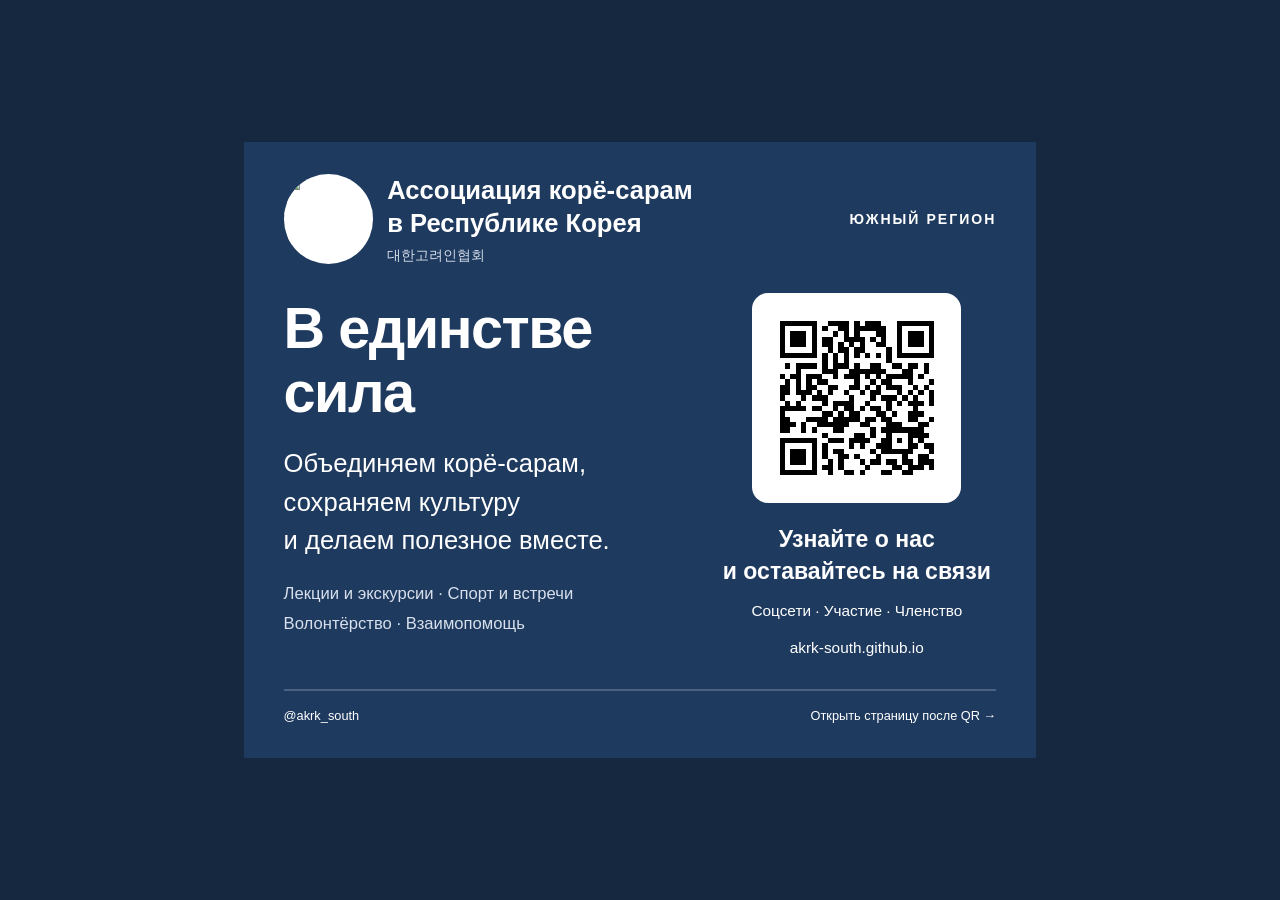
==== slide.html @ 9c92944d "Add branded welcome page and event QR slide; preserve full presentation" ====
<!doctype html><html lang="ru"><head><meta charset="utf-8"><meta name="viewport" content="width=device-width,initial-scale=1"><title>АКРК Юг · Слайд-визитка</title><link rel="icon" href="images/logo.png"><link rel="stylesheet" href="welcome.css"><style>body{background:#15283f;min-height:100vh;display:grid;place-items:center}.slide{background:var(--navy);color:#fff;width:min(100%,1600px);aspect-ratio:16/9;padding:4% 5%;display:flex;flex-direction:column;justify-content:space-between}.slide .brand-link{color:#fff;font-size:clamp(14px,2vw,30px)}.slide .brand-link img{width:clamp(60px,7vw,105px);height:auto}.slide .brand-korean{color:#d1dbe7;font-size:clamp(11px,1.1vw,17px)}.slide-header{display:flex;justify-content:space-between;align-items:center;gap:20px}.slide .region{color:#fff;font-size:clamp(10px,1.1vw,17px);margin:0}.slide-main{display:grid;grid-template-columns:1.4fr 1fr;gap:6%;align-items:center;margin:4% 0}.slide h1{color:#fff;font-size:clamp(32px,4.5vw,70px);margin-bottom:20px}.slide .eyebrow{color:#ffad83;font-size:clamp(11px,1vw,16px)}.slide .description{font-size:clamp(16px,2vw,30px);line-height:1.5;margin:0 0 20px;max-width:680px}.slide .topics{font-size:clamp(12px,1.3vw,20px);color:#d7e0ec;line-height:1.8}.qr-column{text-align:center}.qr-card{background:#fff;padding:6%;border-radius:16px;width:75%;max-width:330px;margin:0 auto 20px}.qr-card img{width:100%;height:auto;display:block;image-rendering:pixelated}.qr-column strong{font-size:clamp(15px,1.8vw,27px);line-height:1.4;display:block}.qr-column small{display:block;margin-top:12px;font-size:clamp(12px,1.2vw,18px)}.slide-footer{display:flex;justify-content:space-between;border-top:2px solid #ffffff33;padding-top:15px;font-size:clamp(11px,1vw,16px);gap:14px}.slide-footer a{text-decoration:none}.slide-footer a:hover{text-decoration:underline}.local-note{font-size:11px;text-align:center;color:#d7e0ec;padding:12px 20px;max-width:850px}@media(max-width:600px){.slide{aspect-ratio:auto;min-height:100vh;padding:24px}.slide-header{align-items:flex-start;flex-direction:column}.slide-main{grid-template-columns:1fr;gap:24px;margin:30px 0}.qr-card{width:200px;padding:16px}.slide .description{font-size:20px}.slide .topics{font-size:14px}.slide h1{font-size:36px}.slide-footer{flex-wrap:wrap}}@media print{@page{size:landscape;margin:0}body{display:block;background:var(--navy)}.slide{width:100vw;height:100vh;aspect-ratio:auto;print-color-adjust:exact;-webkit-print-color-adjust:exact}.local-note,.slide-footer a{display:none}}</style></head><body><div><main class="slide"><header class="slide-header"><div class="brand-link"><img src="images/logo.png" alt="Логотип АКРК" width="105" height="105"><span>Ассоциация корё-сарам<br>в Республике Корея<span class="brand-korean" lang="ko">대한고려인협회</span></span></div><span class="region">ЮЖНЫЙ РЕГИОН</span></header><div class="slide-main"><section><h1>В единстве сила</h1><p class="description">Объединяем корё-сарам,<br>сохраняем культуру<br>и делаем полезное вместе.</p><p class="topics">Лекции и экскурсии · Спорт и встречи<br>Волонтёрство · Взаимопомощь</p></section><section class="qr-column" aria-label="QR-код сайта АКРК Юг"><div class="qr-card"><img src="images/qr-site.png" alt="QR-код: https://akrk-south.github.io/" width="528" height="528"></div><strong>Узнайте о нас<br>и оставайтесь на связи</strong><small>Соцсети · Участие · Членство</small><small>akrk-south.github.io</small></section></div><footer class="slide-footer"><span>@akrk_south</span><a href="index.html">Открыть страницу после QR →</a></footer></main></div></body></html>
---- welcome.css ----
:root{--navy:#1f3a5f;--orange:#c94a18;--teal:#2e8b8b;--cream:#f7f4ef;--ink:#241e19;--muted:#625c55;--line:#ded7cc}*{box-sizing:border-box}body{margin:0;background:var(--cream);color:var(--ink);font-family:'Avenir Next','Helvetica Neue',Arial,sans-serif;line-height:1.6}a{color:inherit}a:focus-visible,button:focus-visible{outline:3px solid var(--teal);outline-offset:5px}a{text-underline-offset:4px}.brand{max-width:1000px;margin:auto;padding:25px 28px;display:flex;justify-content:space-between;align-items:center;gap:24px}.brand-link{display:flex;align-items:center;gap:14px;text-decoration:none;color:var(--navy);font-size:17px;font-weight:700;line-height:1.3}.brand-link img{border-radius:50%;object-fit:contain;background:#fff}.brand-korean{display:block;font-size:12px;font-weight:400;color:var(--muted);margin-top:6px}.region{font-size:11px;font-weight:700;letter-spacing:2px;color:var(--navy);white-space:nowrap}.welcome{max-width:900px;margin:0 auto;padding:0 28px}.intro{padding:32px 0 28px;border-top:3px solid var(--orange)}.eyebrow{font-size:11px;letter-spacing:2px;font-weight:700;color:var(--orange);margin:0 0 12px}h1{font-size:clamp(32px,5vw,52px);line-height:1.1;letter-spacing:-1.5px;color:var(--navy);margin:0 0 16px}.lead{font-size:20px;line-height:1.5;color:var(--navy);margin:0 0 26px}.about-grid{display:grid;grid-template-columns:1fr 1fr;gap:34px}.about-grid h2{font-size:14px;color:var(--navy);margin:0 0 7px}.about-grid p{font-size:14px;margin:0;color:var(--muted)}.social{padding:26px 0;border-top:1px solid var(--line)}.section-heading h2{font-size:23px;line-height:1.3;letter-spacing:-.5px;margin:0 0 4px;color:var(--navy)}.section-heading p{margin:0 0 18px;font-size:13px;color:var(--muted)}.social-grid{display:grid;grid-template-columns:repeat(4,1fr);gap:10px}.social-link{background:#fff;border:1px solid var(--line);border-radius:12px;padding:16px 13px;display:flex;align-items:center;gap:10px;text-decoration:none;min-height:78px;color:var(--navy);transition:background .15s,border-color .15s}.social-link:hover{background:#fff5ed;border-color:var(--orange)}.social-link>img{flex-shrink:0}.social-link>span:first-of-type{flex:1;font-size:14px;font-weight:700}.social-link small{display:block;font-size:10px;font-weight:400;color:var(--muted);margin-top:3px}.social-link>span:last-child{color:var(--orange)}.participate{padding:24px 0;border-top:1px solid var(--line);display:grid;grid-template-columns:1fr auto;gap:5px 24px;align-items:center}.participate h2{font-size:19px;color:var(--navy);margin:0 0 4px}.participate p{font-size:13px;margin:0;color:var(--muted)}.primary{background:var(--orange);color:#fff;padding:15px 20px;border-radius:9px;text-decoration:none;font-size:14px;font-weight:700;display:flex;justify-content:center;gap:18px;min-height:50px;align-items:center}.primary:hover{background:#a93e14}.participate .form-note{grid-column:2;font-size:11px;text-align:center}.more{display:flex;justify-content:space-between;align-items:center;border-top:1px solid var(--line);padding:22px 0;text-decoration:none;color:var(--navy);gap:18px}.more strong{font-size:15px}.more small{display:block;font-size:12px;color:var(--muted);margin-top:4px}.more>span:last-child{font-size:25px}.more:hover strong{text-decoration:underline}.page-footer{max-width:900px;margin:0 auto;padding:18px 28px 26px;display:flex;justify-content:space-between;gap:14px;font-size:11px;color:var(--muted)}@media(max-width:850px){.social-grid{grid-template-columns:1fr 1fr}.social-link small{font-size:12px}}@media(max-width:560px){.brand{padding:18px 20px;align-items:flex-start;gap:10px;flex-direction:column}.brand-link{font-size:14px;gap:12px}.brand-link img{width:60px;height:60px}.brand-korean{font-size:11px}.region{margin-left:72px;font-size:10px;letter-spacing:1.6px}.welcome{padding:0 22px}.intro{padding:25px 0}.lead{font-size:17px;margin-bottom:23px}.desktop-break{display:none}.about-grid{grid-template-columns:1fr;gap:17px}.about-grid p{font-size:13px}.social{padding:24px 0}.section-heading h2{font-size:21px}.social-link{padding:13px 11px;gap:8px;min-height:74px}.social-link>span:first-of-type{font-size:14px}.social-link small{font-size:11px}.social-link>img{width:21px;height:21px}.participate{grid-template-columns:1fr;gap:14px}.participate .form-note{grid-column:1}.page-footer{padding:10px 22px 24px;flex-wrap:wrap}}@media(prefers-reduced-motion:reduce){*{scroll-behavior:auto!important;transition:none!important}}
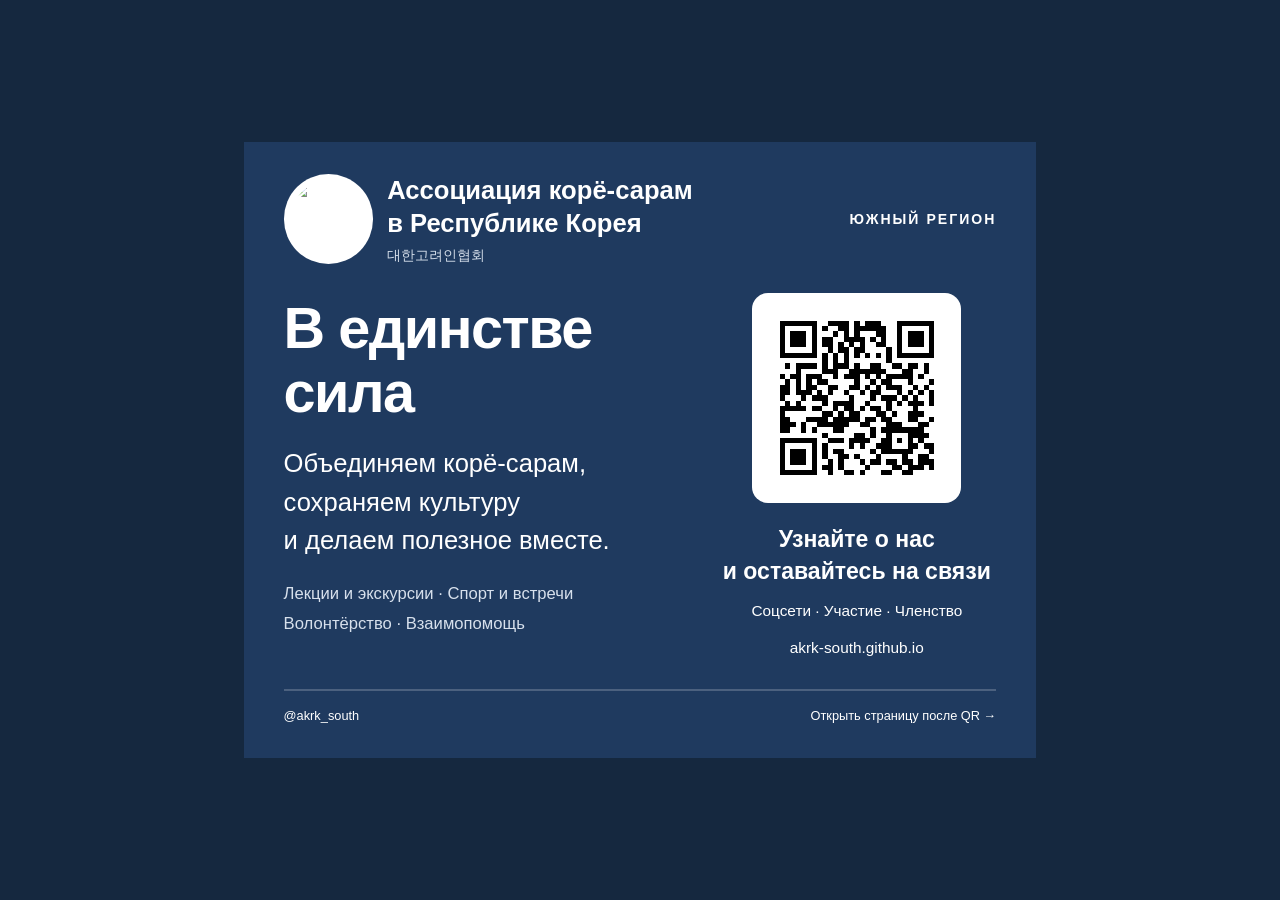
==== commit ee776351: "Fit full association logo inside circular badge" ====
--- a/slide.html
+++ b/slide.html
@@ -1 +1 @@
-<!doctype html><html lang="ru"><head><meta charset="utf-8"><meta name="viewport" content="width=device-width,initial-scale=1"><title>АКРК Юг · Слайд-визитка</title><link rel="icon" href="images/logo.png"><link rel="stylesheet" href="welcome.css"><style>body{background:#15283f;min-height:100vh;display:grid;place-items:center}.slide{background:var(--navy);color:#fff;width:min(100%,1600px);aspect-ratio:16/9;padding:4% 5%;display:flex;flex-direction:column;justify-content:space-between}.slide .brand-link{color:#fff;font-size:clamp(14px,2vw,30px)}.slide .brand-link img{width:clamp(60px,7vw,105px);height:auto}.slide .brand-korean{color:#d1dbe7;font-size:clamp(11px,1.1vw,17px)}.slide-header{display:flex;justify-content:space-between;align-items:center;gap:20px}.slide .region{color:#fff;font-size:clamp(10px,1.1vw,17px);margin:0}.slide-main{display:grid;grid-template-columns:1.4fr 1fr;gap:6%;align-items:center;margin:4% 0}.slide h1{color:#fff;font-size:clamp(32px,4.5vw,70px);margin-bottom:20px}.slide .eyebrow{color:#ffad83;font-size:clamp(11px,1vw,16px)}.slide .description{font-size:clamp(16px,2vw,30px);line-height:1.5;margin:0 0 20px;max-width:680px}.slide .topics{font-size:clamp(12px,1.3vw,20px);color:#d7e0ec;line-height:1.8}.qr-column{text-align:center}.qr-card{background:#fff;padding:6%;border-radius:16px;width:75%;max-width:330px;margin:0 auto 20px}.qr-card img{width:100%;height:auto;display:block;image-rendering:pixelated}.qr-column strong{font-size:clamp(15px,1.8vw,27px);line-height:1.4;display:block}.qr-column small{display:block;margin-top:12px;font-size:clamp(12px,1.2vw,18px)}.slide-footer{display:flex;justify-content:space-between;border-top:2px solid #ffffff33;padding-top:15px;font-size:clamp(11px,1vw,16px);gap:14px}.slide-footer a{text-decoration:none}.slide-footer a:hover{text-decoration:underline}.local-note{font-size:11px;text-align:center;color:#d7e0ec;padding:12px 20px;max-width:850px}@media(max-width:600px){.slide{aspect-ratio:auto;min-height:100vh;padding:24px}.slide-header{align-items:flex-start;flex-direction:column}.slide-main{grid-template-columns:1fr;gap:24px;margin:30px 0}.qr-card{width:200px;padding:16px}.slide .description{font-size:20px}.slide .topics{font-size:14px}.slide h1{font-size:36px}.slide-footer{flex-wrap:wrap}}@media print{@page{size:landscape;margin:0}body{display:block;background:var(--navy)}.slide{width:100vw;height:100vh;aspect-ratio:auto;print-color-adjust:exact;-webkit-print-color-adjust:exact}.local-note,.slide-footer a{display:none}}</style></head><body><div><main class="slide"><header class="slide-header"><div class="brand-link"><img src="images/logo.png" alt="Логотип АКРК" width="105" height="105"><span>Ассоциация корё-сарам<br>в Республике Корея<span class="brand-korean" lang="ko">대한고려인협회</span></span></div><span class="region">ЮЖНЫЙ РЕГИОН</span></header><div class="slide-main"><section><h1>В единстве сила</h1><p class="description">Объединяем корё-сарам,<br>сохраняем культуру<br>и делаем полезное вместе.</p><p class="topics">Лекции и экскурсии · Спорт и встречи<br>Волонтёрство · Взаимопомощь</p></section><section class="qr-column" aria-label="QR-код сайта АКРК Юг"><div class="qr-card"><img src="images/qr-site.png" alt="QR-код: https://akrk-south.github.io/" width="528" height="528"></div><strong>Узнайте о нас<br>и оставайтесь на связи</strong><small>Соцсети · Участие · Членство</small><small>akrk-south.github.io</small></section></div><footer class="slide-footer"><span>@akrk_south</span><a href="index.html">Открыть страницу после QR →</a></footer></main></div></body></html>
+<!doctype html><html lang="ru"><head><meta charset="utf-8"><meta name="viewport" content="width=device-width,initial-scale=1"><title>АКРК Юг · Слайд-визитка</title><link rel="icon" href="images/logo.png"><link rel="stylesheet" href="welcome.css?v=logo2"><style>body{background:#15283f;min-height:100vh;display:grid;place-items:center}.slide{background:var(--navy);color:#fff;width:min(100%,1600px);aspect-ratio:16/9;padding:4% 5%;display:flex;flex-direction:column;justify-content:space-between}.slide .brand-link{color:#fff;font-size:clamp(14px,2vw,30px)}.slide .brand-link img{width:clamp(60px,7vw,105px);height:auto;aspect-ratio:1;object-fit:contain;padding:7px}.slide .brand-korean{color:#d1dbe7;font-size:clamp(11px,1.1vw,17px)}.slide-header{display:flex;justify-content:space-between;align-items:center;gap:20px}.slide .region{color:#fff;font-size:clamp(10px,1.1vw,17px);margin:0}.slide-main{display:grid;grid-template-columns:1.4fr 1fr;gap:6%;align-items:center;margin:4% 0}.slide h1{color:#fff;font-size:clamp(32px,4.5vw,70px);margin-bottom:20px}.slide .eyebrow{color:#ffad83;font-size:clamp(11px,1vw,16px)}.slide .description{font-size:clamp(16px,2vw,30px);line-height:1.5;margin:0 0 20px;max-width:680px}.slide .topics{font-size:clamp(12px,1.3vw,20px);color:#d7e0ec;line-height:1.8}.qr-column{text-align:center}.qr-card{background:#fff;padding:6%;border-radius:16px;width:75%;max-width:330px;margin:0 auto 20px}.qr-card img{width:100%;height:auto;display:block;image-rendering:pixelated}.qr-column strong{font-size:clamp(15px,1.8vw,27px);line-height:1.4;display:block}.qr-column small{display:block;margin-top:12px;font-size:clamp(12px,1.2vw,18px)}.slide-footer{display:flex;justify-content:space-between;border-top:2px solid #ffffff33;padding-top:15px;font-size:clamp(11px,1vw,16px);gap:14px}.slide-footer a{text-decoration:none}.slide-footer a:hover{text-decoration:underline}.local-note{font-size:11px;text-align:center;color:#d7e0ec;padding:12px 20px;max-width:850px}@media(max-width:600px){.slide{aspect-ratio:auto;min-height:100vh;padding:24px}.slide-header{align-items:flex-start;flex-direction:column}.slide-main{grid-template-columns:1fr;gap:24px;margin:30px 0}.qr-card{width:200px;padding:16px}.slide .description{font-size:20px}.slide .topics{font-size:14px}.slide h1{font-size:36px}.slide-footer{flex-wrap:wrap}}@media print{@page{size:landscape;margin:0}body{display:block;background:var(--navy)}.slide{width:100vw;height:100vh;aspect-ratio:auto;print-color-adjust:exact;-webkit-print-color-adjust:exact}.local-note,.slide-footer a{display:none}}</style></head><body><div><main class="slide"><header class="slide-header"><div class="brand-link"><img src="images/logo.png" alt="Логотип АКРК" width="105" height="105"><span>Ассоциация корё-сарам<br>в Республике Корея<span class="brand-korean" lang="ko">대한고려인협회</span></span></div><span class="region">ЮЖНЫЙ РЕГИОН</span></header><div class="slide-main"><section><h1>В единстве сила</h1><p class="description">Объединяем корё-сарам,<br>сохраняем культуру<br>и делаем полезное вместе.</p><p class="topics">Лекции и экскурсии · Спорт и встречи<br>Волонтёрство · Взаимопомощь</p></section><section class="qr-column" aria-label="QR-код сайта АКРК Юг"><div class="qr-card"><img src="images/qr-site.png" alt="QR-код: https://akrk-south.github.io/" width="528" height="528"></div><strong>Узнайте о нас<br>и оставайтесь на связи</strong><small>Соцсети · Участие · Членство</small><small>akrk-south.github.io</small></section></div><footer class="slide-footer"><span>@akrk_south</span><a href="index.html">Открыть страницу после QR →</a></footer></main></div></body></html>
--- a/welcome.css
+++ b/welcome.css
@@ -1 +1 @@
-:root{--navy:#1f3a5f;--orange:#c94a18;--teal:#2e8b8b;--cream:#f7f4ef;--ink:#241e19;--muted:#625c55;--line:#ded7cc}*{box-sizing:border-box}body{margin:0;background:var(--cream);color:var(--ink);font-family:'Avenir Next','Helvetica Neue',Arial,sans-serif;line-height:1.6}a{color:inherit}a:focus-visible,button:focus-visible{outline:3px solid var(--teal);outline-offset:5px}a{text-underline-offset:4px}.brand{max-width:1000px;margin:auto;padding:25px 28px;display:flex;justify-content:space-between;align-items:center;gap:24px}.brand-link{display:flex;align-items:center;gap:14px;text-decoration:none;color:var(--navy);font-size:17px;font-weight:700;line-height:1.3}.brand-link img{border-radius:50%;object-fit:contain;background:#fff}.brand-korean{display:block;font-size:12px;font-weight:400;color:var(--muted);margin-top:6px}.region{font-size:11px;font-weight:700;letter-spacing:2px;color:var(--navy);white-space:nowrap}.welcome{max-width:900px;margin:0 auto;padding:0 28px}.intro{padding:32px 0 28px;border-top:3px solid var(--orange)}.eyebrow{font-size:11px;letter-spacing:2px;font-weight:700;color:var(--orange);margin:0 0 12px}h1{font-size:clamp(32px,5vw,52px);line-height:1.1;letter-spacing:-1.5px;color:var(--navy);margin:0 0 16px}.lead{font-size:20px;line-height:1.5;color:var(--navy);margin:0 0 26px}.about-grid{display:grid;grid-template-columns:1fr 1fr;gap:34px}.about-grid h2{font-size:14px;color:var(--navy);margin:0 0 7px}.about-grid p{font-size:14px;margin:0;color:var(--muted)}.social{padding:26px 0;border-top:1px solid var(--line)}.section-heading h2{font-size:23px;line-height:1.3;letter-spacing:-.5px;margin:0 0 4px;color:var(--navy)}.section-heading p{margin:0 0 18px;font-size:13px;color:var(--muted)}.social-grid{display:grid;grid-template-columns:repeat(4,1fr);gap:10px}.social-link{background:#fff;border:1px solid var(--line);border-radius:12px;padding:16px 13px;display:flex;align-items:center;gap:10px;text-decoration:none;min-height:78px;color:var(--navy);transition:background .15s,border-color .15s}.social-link:hover{background:#fff5ed;border-color:var(--orange)}.social-link>img{flex-shrink:0}.social-link>span:first-of-type{flex:1;font-size:14px;font-weight:700}.social-link small{display:block;font-size:10px;font-weight:400;color:var(--muted);margin-top:3px}.social-link>span:last-child{color:var(--orange)}.participate{padding:24px 0;border-top:1px solid var(--line);display:grid;grid-template-columns:1fr auto;gap:5px 24px;align-items:center}.participate h2{font-size:19px;color:var(--navy);margin:0 0 4px}.participate p{font-size:13px;margin:0;color:var(--muted)}.primary{background:var(--orange);color:#fff;padding:15px 20px;border-radius:9px;text-decoration:none;font-size:14px;font-weight:700;display:flex;justify-content:center;gap:18px;min-height:50px;align-items:center}.primary:hover{background:#a93e14}.participate .form-note{grid-column:2;font-size:11px;text-align:center}.more{display:flex;justify-content:space-between;align-items:center;border-top:1px solid var(--line);padding:22px 0;text-decoration:none;color:var(--navy);gap:18px}.more strong{font-size:15px}.more small{display:block;font-size:12px;color:var(--muted);margin-top:4px}.more>span:last-child{font-size:25px}.more:hover strong{text-decoration:underline}.page-footer{max-width:900px;margin:0 auto;padding:18px 28px 26px;display:flex;justify-content:space-between;gap:14px;font-size:11px;color:var(--muted)}@media(max-width:850px){.social-grid{grid-template-columns:1fr 1fr}.social-link small{font-size:12px}}@media(max-width:560px){.brand{padding:18px 20px;align-items:flex-start;gap:10px;flex-direction:column}.brand-link{font-size:14px;gap:12px}.brand-link img{width:60px;height:60px}.brand-korean{font-size:11px}.region{margin-left:72px;font-size:10px;letter-spacing:1.6px}.welcome{padding:0 22px}.intro{padding:25px 0}.lead{font-size:17px;margin-bottom:23px}.desktop-break{display:none}.about-grid{grid-template-columns:1fr;gap:17px}.about-grid p{font-size:13px}.social{padding:24px 0}.section-heading h2{font-size:21px}.social-link{padding:13px 11px;gap:8px;min-height:74px}.social-link>span:first-of-type{font-size:14px}.social-link small{font-size:11px}.social-link>img{width:21px;height:21px}.participate{grid-template-columns:1fr;gap:14px}.participate .form-note{grid-column:1}.page-footer{padding:10px 22px 24px;flex-wrap:wrap}}@media(prefers-reduced-motion:reduce){*{scroll-behavior:auto!important;transition:none!important}}
+:root{--navy:#1f3a5f;--orange:#c94a18;--teal:#2e8b8b;--cream:#f7f4ef;--ink:#241e19;--muted:#625c55;--line:#ded7cc}*{box-sizing:border-box}body{margin:0;background:var(--cream);color:var(--ink);font-family:'Avenir Next','Helvetica Neue',Arial,sans-serif;line-height:1.6}a{color:inherit}a:focus-visible,button:focus-visible{outline:3px solid var(--teal);outline-offset:5px}a{text-underline-offset:4px}.brand{max-width:1000px;margin:auto;padding:25px 28px;display:flex;justify-content:space-between;align-items:center;gap:24px}.brand-link{display:flex;align-items:center;gap:14px;text-decoration:none;color:var(--navy);font-size:17px;font-weight:700;line-height:1.3}.brand-link img{border-radius:50%;object-fit:contain;background:#fff;padding:7px;flex-shrink:0}.brand-korean{display:block;font-size:12px;font-weight:400;color:var(--muted);margin-top:6px}.region{font-size:11px;font-weight:700;letter-spacing:2px;color:var(--navy);white-space:nowrap}.welcome{max-width:900px;margin:0 auto;padding:0 28px}.intro{padding:32px 0 28px;border-top:3px solid var(--orange)}.eyebrow{font-size:11px;letter-spacing:2px;font-weight:700;color:var(--orange);margin:0 0 12px}h1{font-size:clamp(32px,5vw,52px);line-height:1.1;letter-spacing:-1.5px;color:var(--navy);margin:0 0 16px}.lead{font-size:20px;line-height:1.5;color:var(--navy);margin:0 0 26px}.about-grid{display:grid;grid-template-columns:1fr 1fr;gap:34px}.about-grid h2{font-size:14px;color:var(--navy);margin:0 0 7px}.about-grid p{font-size:14px;margin:0;color:var(--muted)}.social{padding:26px 0;border-top:1px solid var(--line)}.section-heading h2{font-size:23px;line-height:1.3;letter-spacing:-.5px;margin:0 0 4px;color:var(--navy)}.section-heading p{margin:0 0 18px;font-size:13px;color:var(--muted)}.social-grid{display:grid;grid-template-columns:repeat(4,1fr);gap:10px}.social-link{background:#fff;border:1px solid var(--line);border-radius:12px;padding:16px 13px;display:flex;align-items:center;gap:10px;text-decoration:none;min-height:78px;color:var(--navy);transition:background .15s,border-color .15s}.social-link:hover{background:#fff5ed;border-color:var(--orange)}.social-link>img{flex-shrink:0}.social-link>span:first-of-type{flex:1;font-size:14px;font-weight:700}.social-link small{display:block;font-size:10px;font-weight:400;color:var(--muted);margin-top:3px}.social-link>span:last-child{color:var(--orange)}.participate{padding:24px 0;border-top:1px solid var(--line);display:grid;grid-template-columns:1fr auto;gap:5px 24px;align-items:center}.participate h2{font-size:19px;color:var(--navy);margin:0 0 4px}.participate p{font-size:13px;margin:0;color:var(--muted)}.primary{background:var(--orange);color:#fff;padding:15px 20px;border-radius:9px;text-decoration:none;font-size:14px;font-weight:700;display:flex;justify-content:center;gap:18px;min-height:50px;align-items:center}.primary:hover{background:#a93e14}.participate .form-note{grid-column:2;font-size:11px;text-align:center}.more{display:flex;justify-content:space-between;align-items:center;border-top:1px solid var(--line);padding:22px 0;text-decoration:none;color:var(--navy);gap:18px}.more strong{font-size:15px}.more small{display:block;font-size:12px;color:var(--muted);margin-top:4px}.more>span:last-child{font-size:25px}.more:hover strong{text-decoration:underline}.page-footer{max-width:900px;margin:0 auto;padding:18px 28px 26px;display:flex;justify-content:space-between;gap:14px;font-size:11px;color:var(--muted)}@media(max-width:850px){.social-grid{grid-template-columns:1fr 1fr}.social-link small{font-size:12px}}@media(max-width:560px){.brand{padding:18px 20px;align-items:flex-start;gap:10px;flex-direction:column}.brand-link{font-size:14px;gap:12px}.brand-link img{width:60px;height:60px}.brand-korean{font-size:11px}.region{margin-left:72px;font-size:10px;letter-spacing:1.6px}.welcome{padding:0 22px}.intro{padding:25px 0}.lead{font-size:17px;margin-bottom:23px}.desktop-break{display:none}.about-grid{grid-template-columns:1fr;gap:17px}.about-grid p{font-size:13px}.social{padding:24px 0}.section-heading h2{font-size:21px}.social-link{padding:13px 11px;gap:8px;min-height:74px}.social-link>span:first-of-type{font-size:14px}.social-link small{font-size:11px}.social-link>img{width:21px;height:21px}.participate{grid-template-columns:1fr;gap:14px}.participate .form-note{grid-column:1}.page-footer{padding:10px 22px 24px;flex-wrap:wrap}}@media(prefers-reduced-motion:reduce){*{scroll-behavior:auto!important;transition:none!important}}
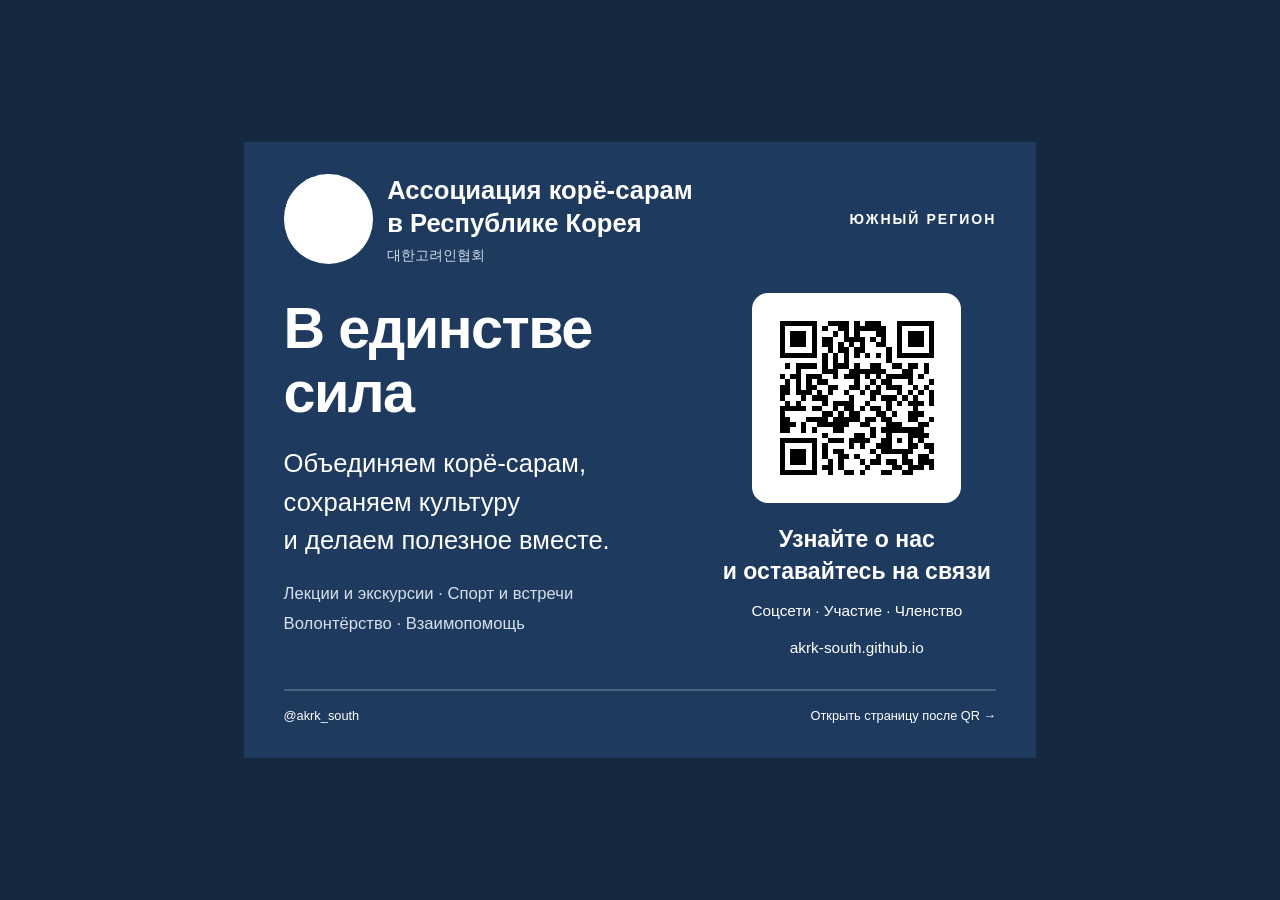
==== commit a2c570e8: "Refine logo framing and prioritize social links and association overview" ====
--- a/slide.html
+++ b/slide.html
@@ -1 +1 @@
-<!doctype html><html lang="ru"><head><meta charset="utf-8"><meta name="viewport" content="width=device-width,initial-scale=1"><title>АКРК Юг · Слайд-визитка</title><link rel="icon" href="images/logo.png"><link rel="stylesheet" href="welcome.css?v=logo2"><style>body{background:#15283f;min-height:100vh;display:grid;place-items:center}.slide{background:var(--navy);color:#fff;width:min(100%,1600px);aspect-ratio:16/9;padding:4% 5%;display:flex;flex-direction:column;justify-content:space-between}.slide .brand-link{color:#fff;font-size:clamp(14px,2vw,30px)}.slide .brand-link img{width:clamp(60px,7vw,105px);height:auto;aspect-ratio:1;object-fit:contain;padding:7px}.slide .brand-korean{color:#d1dbe7;font-size:clamp(11px,1.1vw,17px)}.slide-header{display:flex;justify-content:space-between;align-items:center;gap:20px}.slide .region{color:#fff;font-size:clamp(10px,1.1vw,17px);margin:0}.slide-main{display:grid;grid-template-columns:1.4fr 1fr;gap:6%;align-items:center;margin:4% 0}.slide h1{color:#fff;font-size:clamp(32px,4.5vw,70px);margin-bottom:20px}.slide .eyebrow{color:#ffad83;font-size:clamp(11px,1vw,16px)}.slide .description{font-size:clamp(16px,2vw,30px);line-height:1.5;margin:0 0 20px;max-width:680px}.slide .topics{font-size:clamp(12px,1.3vw,20px);color:#d7e0ec;line-height:1.8}.qr-column{text-align:center}.qr-card{background:#fff;padding:6%;border-radius:16px;width:75%;max-width:330px;margin:0 auto 20px}.qr-card img{width:100%;height:auto;display:block;image-rendering:pixelated}.qr-column strong{font-size:clamp(15px,1.8vw,27px);line-height:1.4;display:block}.qr-column small{display:block;margin-top:12px;font-size:clamp(12px,1.2vw,18px)}.slide-footer{display:flex;justify-content:space-between;border-top:2px solid #ffffff33;padding-top:15px;font-size:clamp(11px,1vw,16px);gap:14px}.slide-footer a{text-decoration:none}.slide-footer a:hover{text-decoration:underline}.local-note{font-size:11px;text-align:center;color:#d7e0ec;padding:12px 20px;max-width:850px}@media(max-width:600px){.slide{aspect-ratio:auto;min-height:100vh;padding:24px}.slide-header{align-items:flex-start;flex-direction:column}.slide-main{grid-template-columns:1fr;gap:24px;margin:30px 0}.qr-card{width:200px;padding:16px}.slide .description{font-size:20px}.slide .topics{font-size:14px}.slide h1{font-size:36px}.slide-footer{flex-wrap:wrap}}@media print{@page{size:landscape;margin:0}body{display:block;background:var(--navy)}.slide{width:100vw;height:100vh;aspect-ratio:auto;print-color-adjust:exact;-webkit-print-color-adjust:exact}.local-note,.slide-footer a{display:none}}</style></head><body><div><main class="slide"><header class="slide-header"><div class="brand-link"><img src="images/logo.png" alt="Логотип АКРК" width="105" height="105"><span>Ассоциация корё-сарам<br>в Республике Корея<span class="brand-korean" lang="ko">대한고려인협회</span></span></div><span class="region">ЮЖНЫЙ РЕГИОН</span></header><div class="slide-main"><section><h1>В единстве сила</h1><p class="description">Объединяем корё-сарам,<br>сохраняем культуру<br>и делаем полезное вместе.</p><p class="topics">Лекции и экскурсии · Спорт и встречи<br>Волонтёрство · Взаимопомощь</p></section><section class="qr-column" aria-label="QR-код сайта АКРК Юг"><div class="qr-card"><img src="images/qr-site.png" alt="QR-код: https://akrk-south.github.io/" width="528" height="528"></div><strong>Узнайте о нас<br>и оставайтесь на связи</strong><small>Соцсети · Участие · Членство</small><small>akrk-south.github.io</small></section></div><footer class="slide-footer"><span>@akrk_south</span><a href="index.html">Открыть страницу после QR →</a></footer></main></div></body></html>
+<!doctype html><html lang="ru"><head><meta charset="utf-8"><meta name="viewport" content="width=device-width,initial-scale=1"><title>АКРК Юг · Слайд-визитка</title><link rel="icon" href="images/logo.png"><link rel="stylesheet" href="welcome.css?v=brand3"><style>body{background:#15283f;min-height:100vh;display:grid;place-items:center}.slide{background:var(--navy);color:#fff;width:min(100%,1600px);aspect-ratio:16/9;padding:4% 5%;display:flex;flex-direction:column;justify-content:space-between}.slide .brand-link{color:#fff;font-size:clamp(14px,2vw,30px)}.slide .brand-mark{width:clamp(60px,7vw,105px);height:auto;aspect-ratio:1}.slide .brand-korean{color:#d1dbe7;font-size:clamp(11px,1.1vw,17px)}.slide-header{display:flex;justify-content:space-between;align-items:center;gap:20px}.slide .region{color:#fff;font-size:clamp(10px,1.1vw,17px);margin:0}.slide-main{display:grid;grid-template-columns:1.4fr 1fr;gap:6%;align-items:center;margin:4% 0}.slide h1{color:#fff;font-size:clamp(32px,4.5vw,70px);margin-bottom:20px}.slide .eyebrow{color:#ffad83;font-size:clamp(11px,1vw,16px)}.slide .description{font-size:clamp(16px,2vw,30px);line-height:1.5;margin:0 0 20px;max-width:680px}.slide .topics{font-size:clamp(12px,1.3vw,20px);color:#d7e0ec;line-height:1.8}.qr-column{text-align:center}.qr-card{background:#fff;padding:6%;border-radius:16px;width:75%;max-width:330px;margin:0 auto 20px}.qr-card img{width:100%;height:auto;display:block;image-rendering:pixelated}.qr-column strong{font-size:clamp(15px,1.8vw,27px);line-height:1.4;display:block}.qr-column small{display:block;margin-top:12px;font-size:clamp(12px,1.2vw,18px)}.slide-footer{display:flex;justify-content:space-between;border-top:2px solid #ffffff33;padding-top:15px;font-size:clamp(11px,1vw,16px);gap:14px}.slide-footer a{text-decoration:none}.slide-footer a:hover{text-decoration:underline}.local-note{font-size:11px;text-align:center;color:#d7e0ec;padding:12px 20px;max-width:850px}@media(max-width:600px){.slide{aspect-ratio:auto;min-height:100vh;padding:24px}.slide-header{align-items:flex-start;flex-direction:column}.slide-main{grid-template-columns:1fr;gap:24px;margin:30px 0}.qr-card{width:200px;padding:16px}.slide .description{font-size:20px}.slide .topics{font-size:14px}.slide h1{font-size:36px}.slide-footer{flex-wrap:wrap}}@media print{@page{size:landscape;margin:0}body{display:block;background:var(--navy)}.slide{width:100vw;height:100vh;aspect-ratio:auto;print-color-adjust:exact;-webkit-print-color-adjust:exact}.local-note,.slide-footer a{display:none}}</style></head><body><div><main class="slide"><header class="slide-header"><div class="brand-link"><span class="brand-mark"><img src="images/logo.png" alt="Логотип АКРК" width="105" height="105"></span><span>Ассоциация корё-сарам<br>в Республике Корея<span class="brand-korean" lang="ko">대한고려인협회</span></span></div><span class="region">ЮЖНЫЙ РЕГИОН</span></header><div class="slide-main"><section><h1>В единстве сила</h1><p class="description">Объединяем корё-сарам,<br>сохраняем культуру<br>и делаем полезное вместе.</p><p class="topics">Лекции и экскурсии · Спорт и встречи<br>Волонтёрство · Взаимопомощь</p></section><section class="qr-column" aria-label="QR-код сайта АКРК Юг"><div class="qr-card"><img src="images/qr-site.png" alt="QR-код: https://akrk-south.github.io/" width="528" height="528"></div><strong>Узнайте о нас<br>и оставайтесь на связи</strong><small>Соцсети · Участие · Членство</small><small>akrk-south.github.io</small></section></div><footer class="slide-footer"><span>@akrk_south</span><a href="index.html">Открыть страницу после QR →</a></footer></main></div></body></html>
--- a/welcome.css
+++ b/welcome.css
@@ -1 +1,16 @@
-:root{--navy:#1f3a5f;--orange:#c94a18;--teal:#2e8b8b;--cream:#f7f4ef;--ink:#241e19;--muted:#625c55;--line:#ded7cc}*{box-sizing:border-box}body{margin:0;background:var(--cream);color:var(--ink);font-family:'Avenir Next','Helvetica Neue',Arial,sans-serif;line-height:1.6}a{color:inherit}a:focus-visible,button:focus-visible{outline:3px solid var(--teal);outline-offset:5px}a{text-underline-offset:4px}.brand{max-width:1000px;margin:auto;padding:25px 28px;display:flex;justify-content:space-between;align-items:center;gap:24px}.brand-link{display:flex;align-items:center;gap:14px;text-decoration:none;color:var(--navy);font-size:17px;font-weight:700;line-height:1.3}.brand-link img{border-radius:50%;object-fit:contain;background:#fff;padding:7px;flex-shrink:0}.brand-korean{display:block;font-size:12px;font-weight:400;color:var(--muted);margin-top:6px}.region{font-size:11px;font-weight:700;letter-spacing:2px;color:var(--navy);white-space:nowrap}.welcome{max-width:900px;margin:0 auto;padding:0 28px}.intro{padding:32px 0 28px;border-top:3px solid var(--orange)}.eyebrow{font-size:11px;letter-spacing:2px;font-weight:700;color:var(--orange);margin:0 0 12px}h1{font-size:clamp(32px,5vw,52px);line-height:1.1;letter-spacing:-1.5px;color:var(--navy);margin:0 0 16px}.lead{font-size:20px;line-height:1.5;color:var(--navy);margin:0 0 26px}.about-grid{display:grid;grid-template-columns:1fr 1fr;gap:34px}.about-grid h2{font-size:14px;color:var(--navy);margin:0 0 7px}.about-grid p{font-size:14px;margin:0;color:var(--muted)}.social{padding:26px 0;border-top:1px solid var(--line)}.section-heading h2{font-size:23px;line-height:1.3;letter-spacing:-.5px;margin:0 0 4px;color:var(--navy)}.section-heading p{margin:0 0 18px;font-size:13px;color:var(--muted)}.social-grid{display:grid;grid-template-columns:repeat(4,1fr);gap:10px}.social-link{background:#fff;border:1px solid var(--line);border-radius:12px;padding:16px 13px;display:flex;align-items:center;gap:10px;text-decoration:none;min-height:78px;color:var(--navy);transition:background .15s,border-color .15s}.social-link:hover{background:#fff5ed;border-color:var(--orange)}.social-link>img{flex-shrink:0}.social-link>span:first-of-type{flex:1;font-size:14px;font-weight:700}.social-link small{display:block;font-size:10px;font-weight:400;color:var(--muted);margin-top:3px}.social-link>span:last-child{color:var(--orange)}.participate{padding:24px 0;border-top:1px solid var(--line);display:grid;grid-template-columns:1fr auto;gap:5px 24px;align-items:center}.participate h2{font-size:19px;color:var(--navy);margin:0 0 4px}.participate p{font-size:13px;margin:0;color:var(--muted)}.primary{background:var(--orange);color:#fff;padding:15px 20px;border-radius:9px;text-decoration:none;font-size:14px;font-weight:700;display:flex;justify-content:center;gap:18px;min-height:50px;align-items:center}.primary:hover{background:#a93e14}.participate .form-note{grid-column:2;font-size:11px;text-align:center}.more{display:flex;justify-content:space-between;align-items:center;border-top:1px solid var(--line);padding:22px 0;text-decoration:none;color:var(--navy);gap:18px}.more strong{font-size:15px}.more small{display:block;font-size:12px;color:var(--muted);margin-top:4px}.more>span:last-child{font-size:25px}.more:hover strong{text-decoration:underline}.page-footer{max-width:900px;margin:0 auto;padding:18px 28px 26px;display:flex;justify-content:space-between;gap:14px;font-size:11px;color:var(--muted)}@media(max-width:850px){.social-grid{grid-template-columns:1fr 1fr}.social-link small{font-size:12px}}@media(max-width:560px){.brand{padding:18px 20px;align-items:flex-start;gap:10px;flex-direction:column}.brand-link{font-size:14px;gap:12px}.brand-link img{width:60px;height:60px}.brand-korean{font-size:11px}.region{margin-left:72px;font-size:10px;letter-spacing:1.6px}.welcome{padding:0 22px}.intro{padding:25px 0}.lead{font-size:17px;margin-bottom:23px}.desktop-break{display:none}.about-grid{grid-template-columns:1fr;gap:17px}.about-grid p{font-size:13px}.social{padding:24px 0}.section-heading h2{font-size:21px}.social-link{padding:13px 11px;gap:8px;min-height:74px}.social-link>span:first-of-type{font-size:14px}.social-link small{font-size:11px}.social-link>img{width:21px;height:21px}.participate{grid-template-columns:1fr;gap:14px}.participate .form-note{grid-column:1}.page-footer{padding:10px 22px 24px;flex-wrap:wrap}}@media(prefers-reduced-motion:reduce){*{scroll-behavior:auto!important;transition:none!important}}
+:root{--navy:#1f3a5f;--orange:#c94a18;--teal:#2e8b8b;--cream:#f7f4ef;--ink:#241e19;--muted:#625c55;--line:#ded7cc}*{box-sizing:border-box}body{margin:0;background:var(--cream);color:var(--ink);font-family:'Avenir Next','Helvetica Neue',Arial,sans-serif;line-height:1.6}a{color:inherit}a:focus-visible,button:focus-visible{outline:3px solid var(--teal);outline-offset:5px}a{text-underline-offset:4px}.brand{max-width:1000px;margin:auto;padding:25px 28px;display:flex;justify-content:space-between;align-items:center;gap:24px}.brand-link{display:flex;align-items:center;gap:14px;text-decoration:none;color:var(--navy);font-size:17px;font-weight:700;line-height:1.3}.brand-mark{display:block;position:relative;width:76px;height:76px;flex-shrink:0;overflow:hidden;border-radius:50%;background:#fff}.brand-link .brand-mark img{position:absolute;width:145%;height:145%;max-width:none;left:-20%;top:-21%;object-fit:fill;padding:0;border-radius:0}.brand-korean{display:block;font-size:12px;font-weight:400;color:var(--muted);margin-top:6px}.region{font-size:11px;font-weight:700;letter-spacing:2px;color:var(--navy);white-space:nowrap}.welcome{max-width:900px;margin:0 auto;padding:0 28px}.intro{padding:32px 0 28px;border-top:3px solid var(--orange)}.eyebrow{font-size:11px;letter-spacing:2px;font-weight:700;color:var(--orange);margin:0 0 12px}h1{font-size:clamp(32px,5vw,52px);line-height:1.1;letter-spacing:-1.5px;color:var(--navy);margin:0 0 16px}.lead{font-size:20px;line-height:1.5;color:var(--navy);margin:0 0 26px}.about-grid{display:grid;grid-template-columns:1fr 1fr;gap:34px}.about-grid h2{font-size:14px;color:var(--navy);margin:0 0 7px}.about-grid p{font-size:14px;margin:0;color:var(--muted)}.social{padding:26px 0;border-top:1px solid var(--line)}.section-heading h2{font-size:23px;line-height:1.3;letter-spacing:-.5px;margin:0 0 4px;color:var(--navy)}.section-heading p{margin:0 0 18px;font-size:13px;color:var(--muted)}.social-grid{display:grid;grid-template-columns:repeat(4,1fr);gap:10px}.social-link{background:#fff;border:1px solid var(--line);border-radius:12px;padding:16px 13px;display:flex;align-items:center;gap:10px;text-decoration:none;min-height:78px;color:var(--navy);transition:background .15s,border-color .15s}.social-link:hover{background:#fff5ed;border-color:var(--orange)}.social-link>img{flex-shrink:0}.social-link>span:first-of-type{flex:1;font-size:14px;font-weight:700}.social-link small{display:block;font-size:10px;font-weight:400;color:var(--muted);margin-top:3px}.social-link>span:last-child{color:var(--orange)}.participate{padding:24px 0;border-top:1px solid var(--line);display:grid;grid-template-columns:1fr auto;gap:5px 24px;align-items:center}.participate h2{font-size:19px;color:var(--navy);margin:0 0 4px}.participate p{font-size:13px;margin:0;color:var(--muted)}.primary{background:var(--orange);color:#fff;padding:15px 20px;border-radius:9px;text-decoration:none;font-size:14px;font-weight:700;display:flex;justify-content:center;gap:18px;min-height:50px;align-items:center}.primary:hover{background:#a93e14}.participate .form-note{grid-column:2;font-size:11px;text-align:center}.more{display:flex;justify-content:space-between;align-items:center;border-top:1px solid var(--line);padding:22px 0;text-decoration:none;color:var(--navy);gap:18px}.more strong{font-size:15px}.more small{display:block;font-size:12px;color:var(--muted);margin-top:4px}.more>span:last-child{font-size:25px}.more:hover strong{text-decoration:underline}.page-footer{max-width:900px;margin:0 auto;padding:18px 28px 26px;display:flex;justify-content:space-between;gap:14px;font-size:11px;color:var(--muted)}@media(max-width:850px){.social-grid{grid-template-columns:1fr 1fr}.social-link small{font-size:12px}}@media(max-width:560px){.brand{padding:18px 20px;align-items:flex-start;gap:10px;flex-direction:column}.brand-link{font-size:14px;gap:12px}.brand-mark{width:60px;height:60px}.brand-korean{font-size:11px}.region{margin-left:72px;font-size:10px;letter-spacing:1.6px}.welcome{padding:0 22px}.intro{padding:25px 0}.lead{font-size:17px;margin-bottom:23px}.desktop-break{display:none}.about-grid{grid-template-columns:1fr;gap:17px}.about-grid p{font-size:13px}.social{padding:24px 0}.section-heading h2{font-size:21px}.social-link{padding:13px 11px;gap:8px;min-height:74px}.social-link>span:first-of-type{font-size:14px}.social-link small{font-size:11px}.social-link>img{width:21px;height:21px}.participate{grid-template-columns:1fr;gap:14px}.participate .form-note{grid-column:1}.page-footer{padding:10px 22px 24px;flex-wrap:wrap}}@media(prefers-reduced-motion:reduce){*{scroll-behavior:auto!important;transition:none!important}}
+
+/* Four clear subscription choices; membership follows the full overview. */
+.social-link{background:#176c9c;border-color:transparent;color:#fff}
+.social-link:nth-child(2){background:linear-gradient(120deg,#a92372,#7438a8)}
+.social-link:nth-child(3){background:#175cbd}
+.social-link:nth-child(4){background:#b71818}
+.social-link small,.social-link>span:last-child{color:#fff}
+.social-link>img{filter:brightness(0) invert(1)}
+.social-link:hover{background:#144d75;border-color:transparent}
+.social-link:nth-child(2):hover{background:#77215f}
+.social-link:nth-child(3):hover{background:#104792}
+.social-link:nth-child(4):hover{background:#941313}
+.more{margin:8px 0 18px;padding:20px 22px;background:var(--navy);color:#fff;border:0;border-radius:12px;min-height:72px}
+.more small{color:#e0e7ef}
+.more:hover{background:#152c4b}
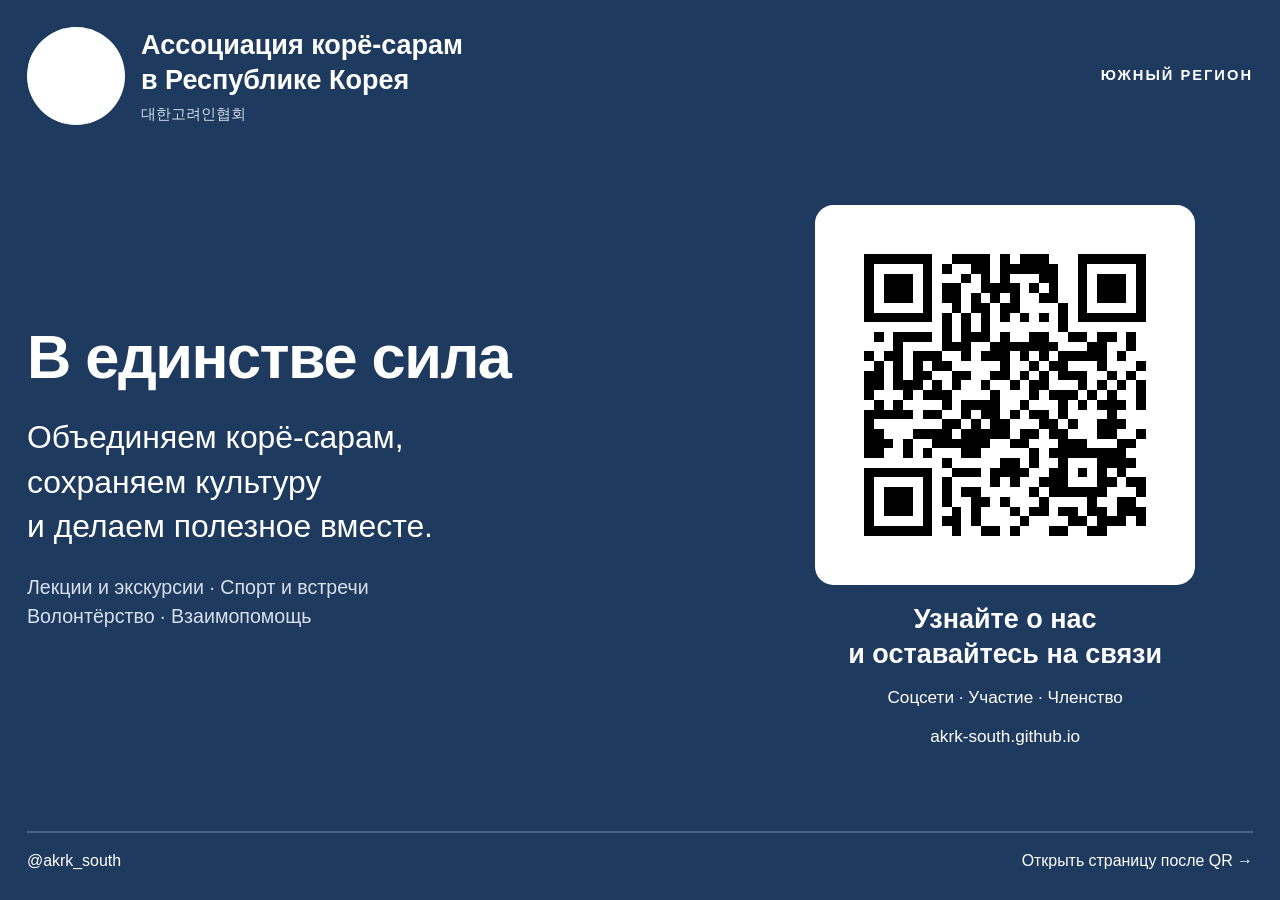
==== commit 2672052d: "Fit event slide to viewport in portrait and landscape" ====
--- a/slide.html
+++ b/slide.html
@@ -1 +1,38 @@
-<!doctype html><html lang="ru"><head><meta charset="utf-8"><meta name="viewport" content="width=device-width,initial-scale=1"><title>АКРК Юг · Слайд-визитка</title><link rel="icon" href="images/logo.png"><link rel="stylesheet" href="welcome.css?v=brand3"><style>body{background:#15283f;min-height:100vh;display:grid;place-items:center}.slide{background:var(--navy);color:#fff;width:min(100%,1600px);aspect-ratio:16/9;padding:4% 5%;display:flex;flex-direction:column;justify-content:space-between}.slide .brand-link{color:#fff;font-size:clamp(14px,2vw,30px)}.slide .brand-mark{width:clamp(60px,7vw,105px);height:auto;aspect-ratio:1}.slide .brand-korean{color:#d1dbe7;font-size:clamp(11px,1.1vw,17px)}.slide-header{display:flex;justify-content:space-between;align-items:center;gap:20px}.slide .region{color:#fff;font-size:clamp(10px,1.1vw,17px);margin:0}.slide-main{display:grid;grid-template-columns:1.4fr 1fr;gap:6%;align-items:center;margin:4% 0}.slide h1{color:#fff;font-size:clamp(32px,4.5vw,70px);margin-bottom:20px}.slide .eyebrow{color:#ffad83;font-size:clamp(11px,1vw,16px)}.slide .description{font-size:clamp(16px,2vw,30px);line-height:1.5;margin:0 0 20px;max-width:680px}.slide .topics{font-size:clamp(12px,1.3vw,20px);color:#d7e0ec;line-height:1.8}.qr-column{text-align:center}.qr-card{background:#fff;padding:6%;border-radius:16px;width:75%;max-width:330px;margin:0 auto 20px}.qr-card img{width:100%;height:auto;display:block;image-rendering:pixelated}.qr-column strong{font-size:clamp(15px,1.8vw,27px);line-height:1.4;display:block}.qr-column small{display:block;margin-top:12px;font-size:clamp(12px,1.2vw,18px)}.slide-footer{display:flex;justify-content:space-between;border-top:2px solid #ffffff33;padding-top:15px;font-size:clamp(11px,1vw,16px);gap:14px}.slide-footer a{text-decoration:none}.slide-footer a:hover{text-decoration:underline}.local-note{font-size:11px;text-align:center;color:#d7e0ec;padding:12px 20px;max-width:850px}@media(max-width:600px){.slide{aspect-ratio:auto;min-height:100vh;padding:24px}.slide-header{align-items:flex-start;flex-direction:column}.slide-main{grid-template-columns:1fr;gap:24px;margin:30px 0}.qr-card{width:200px;padding:16px}.slide .description{font-size:20px}.slide .topics{font-size:14px}.slide h1{font-size:36px}.slide-footer{flex-wrap:wrap}}@media print{@page{size:landscape;margin:0}body{display:block;background:var(--navy)}.slide{width:100vw;height:100vh;aspect-ratio:auto;print-color-adjust:exact;-webkit-print-color-adjust:exact}.local-note,.slide-footer a{display:none}}</style></head><body><div><main class="slide"><header class="slide-header"><div class="brand-link"><span class="brand-mark"><img src="images/logo.png" alt="Логотип АКРК" width="105" height="105"></span><span>Ассоциация корё-сарам<br>в Республике Корея<span class="brand-korean" lang="ko">대한고려인협회</span></span></div><span class="region">ЮЖНЫЙ РЕГИОН</span></header><div class="slide-main"><section><h1>В единстве сила</h1><p class="description">Объединяем корё-сарам,<br>сохраняем культуру<br>и делаем полезное вместе.</p><p class="topics">Лекции и экскурсии · Спорт и встречи<br>Волонтёрство · Взаимопомощь</p></section><section class="qr-column" aria-label="QR-код сайта АКРК Юг"><div class="qr-card"><img src="images/qr-site.png" alt="QR-код: https://akrk-south.github.io/" width="528" height="528"></div><strong>Узнайте о нас<br>и оставайтесь на связи</strong><small>Соцсети · Участие · Членство</small><small>akrk-south.github.io</small></section></div><footer class="slide-footer"><span>@akrk_south</span><a href="index.html">Открыть страницу после QR →</a></footer></main></div></body></html>
+<!doctype html><html lang="ru"><head><meta charset="utf-8"><meta name="viewport" content="width=device-width,initial-scale=1"><title>АКРК Юг · Слайд-визитка</title><link rel="icon" href="images/logo.png"><link rel="stylesheet" href="welcome.css?v=brand3"><style>body{background:#15283f;min-height:100vh;display:grid;place-items:center}.slide{background:var(--navy);color:#fff;width:min(100%,1600px);aspect-ratio:16/9;padding:4% 5%;display:flex;flex-direction:column;justify-content:space-between}.slide .brand-link{color:#fff;font-size:clamp(14px,2vw,30px)}.slide .brand-mark{width:clamp(60px,7vw,105px);height:auto;aspect-ratio:1}.slide .brand-korean{color:#d1dbe7;font-size:clamp(11px,1.1vw,17px)}.slide-header{display:flex;justify-content:space-between;align-items:center;gap:20px}.slide .region{color:#fff;font-size:clamp(10px,1.1vw,17px);margin:0}.slide-main{display:grid;grid-template-columns:1.4fr 1fr;gap:6%;align-items:center;margin:4% 0}.slide h1{color:#fff;font-size:clamp(32px,4.5vw,70px);margin-bottom:20px}.slide .eyebrow{color:#ffad83;font-size:clamp(11px,1vw,16px)}.slide .description{font-size:clamp(16px,2vw,30px);line-height:1.5;margin:0 0 20px;max-width:680px}.slide .topics{font-size:clamp(12px,1.3vw,20px);color:#d7e0ec;line-height:1.8}.qr-column{text-align:center}.qr-card{background:#fff;padding:6%;border-radius:16px;width:75%;max-width:330px;margin:0 auto 20px}.qr-card img{width:100%;height:auto;display:block;image-rendering:pixelated}.qr-column strong{font-size:clamp(15px,1.8vw,27px);line-height:1.4;display:block}.qr-column small{display:block;margin-top:12px;font-size:clamp(12px,1.2vw,18px)}.slide-footer{display:flex;justify-content:space-between;border-top:2px solid #ffffff33;padding-top:15px;font-size:clamp(11px,1vw,16px);gap:14px}.slide-footer a{text-decoration:none}.slide-footer a:hover{text-decoration:underline}.local-note{font-size:11px;text-align:center;color:#d7e0ec;padding:12px 20px;max-width:850px}@media(max-width:600px){.slide{aspect-ratio:auto;min-height:100vh;padding:24px}.slide-header{align-items:flex-start;flex-direction:column}.slide-main{grid-template-columns:1fr;gap:24px;margin:30px 0}.qr-card{width:200px;padding:16px}.slide .description{font-size:20px}.slide .topics{font-size:14px}.slide h1{font-size:36px}.slide-footer{flex-wrap:wrap}}@media print{@page{size:landscape;margin:0}body{display:block;background:var(--navy)}.slide{width:100vw;height:100vh;aspect-ratio:auto;print-color-adjust:exact;-webkit-print-color-adjust:exact}.local-note,.slide-footer a{display:none}}
+/* Fit the complete slide to the visible browser area, including mobile browser bars. */
+html,body{width:100%;height:100%;margin:0}
+body{display:block;min-height:0;background:var(--navy)}
+body>div{width:100%;height:100%}
+.slide{width:100%;max-width:none;height:100vh;height:100svh;min-height:0;aspect-ratio:auto;container-type:size;padding:clamp(12px,3vmin,48px);display:grid;grid-template-columns:minmax(0,1fr);justify-content:stretch;grid-template-rows:auto minmax(0,1fr) auto;gap:2vh;gap:2svh}
+.slide-header{gap:16px;min-width:0;flex-direction:row}
+.slide .brand-link{font-size:clamp(12px,min(2.2cqw,3.6cqh),30px);gap:clamp(8px,1.3cqw,20px);min-width:0}
+.slide .brand-mark{width:clamp(42px,min(8cqw,12cqh),105px);height:auto;aspect-ratio:1}
+.slide .brand-korean{font-size:clamp(10px,min(1.2cqw,2cqh),17px)}
+.slide .region{font-size:clamp(9px,min(1.2cqw,2cqh),17px);white-space:normal}
+.slide-main{min-height:0;grid-template-columns:1.35fr 1fr;gap:5%;margin:0}
+.slide-main>section{min-width:0}
+.slide h1{font-size:clamp(22px,min(5cqw,9cqh),76px);margin:0 0 min(3cqh,24px)}
+.slide .description{font-size:clamp(13px,min(2.6cqw,4.3cqh),34px);line-height:1.4;margin:0 0 min(3cqh,24px)}
+.slide .topics{font-size:clamp(10px,min(1.6cqw,2.7cqh),22px);line-height:1.5;margin:0}
+.qr-card{width:min(31cqw,46cqh);max-width:none;padding:6%;margin:0 auto min(2cqh,20px);border-radius:clamp(10px,1.5cqw,20px)}
+.qr-column strong{font-size:clamp(12px,min(2.2cqw,3.6cqh),28px);line-height:1.3}
+.qr-column small{font-size:clamp(10px,min(1.4cqw,2.2cqh),18px);margin-top:min(1.5cqh,12px)}
+.slide-footer{padding-top:min(2cqh,15px);font-size:clamp(9px,min(1.3cqw,2cqh),16px);gap:12px;flex-wrap:nowrap}
+@media(orientation:portrait){
+ .slide{padding:clamp(12px,4vw,24px);gap:1.5svh}
+ .slide-header{align-items:flex-start;flex-direction:column;gap:min(1.8cqh,14px)}
+ .slide .brand-link{font-size:clamp(12px,min(4.3cqw,2.7cqh),21px)}
+ .slide .brand-mark{width:clamp(42px,min(18cqw,9cqh),76px)}
+ .slide .brand-korean{font-size:clamp(10px,min(3cqw,1.9cqh),13px)}
+ .slide .region{font-size:clamp(9px,min(3cqw,1.8cqh),12px)}
+ .slide-main{grid-template-columns:1fr;grid-template-rows:auto auto;align-content:space-evenly;gap:min(2cqh,18px)}
+ .slide h1{font-size:clamp(22px,min(8cqw,5cqh),42px);margin-bottom:min(1.8cqh,14px)}
+ .slide .description{font-size:clamp(13px,min(4.7cqw,2.8cqh),23px);margin-bottom:min(2cqh,16px)}
+ .slide .topics{font-size:clamp(10px,min(3.4cqw,1.9cqh),15px)}
+ .qr-card{width:min(53cqw,27cqh);padding:min(3cqw,1.8cqh);margin-bottom:min(1.7cqh,14px)}
+ .qr-column strong{font-size:clamp(12px,min(4cqw,2.4cqh),20px)}
+ .qr-column small{font-size:clamp(10px,min(3cqw,1.8cqh),14px);margin-top:min(1cqh,8px)}
+ .slide-footer{font-size:clamp(9px,min(2.7cqw,1.6cqh),12px)}
+}
+@media print{.slide{width:100vw;height:100vh}.slide-footer a{display:none}}
+</style></head><body><div><main class="slide"><header class="slide-header"><div class="brand-link"><span class="brand-mark"><img src="images/logo.png" alt="Логотип АКРК" width="105" height="105"></span><span>Ассоциация корё-сарам<br>в Республике Корея<span class="brand-korean" lang="ko">대한고려인협회</span></span></div><span class="region">ЮЖНЫЙ РЕГИОН</span></header><div class="slide-main"><section><h1>В единстве сила</h1><p class="description">Объединяем корё-сарам,<br>сохраняем культуру<br>и делаем полезное вместе.</p><p class="topics">Лекции и экскурсии · Спорт и встречи<br>Волонтёрство · Взаимопомощь</p></section><section class="qr-column" aria-label="QR-код сайта АКРК Юг"><div class="qr-card"><img src="images/qr-site.png" alt="QR-код: https://akrk-south.github.io/" width="528" height="528"></div><strong>Узнайте о нас<br>и оставайтесь на связи</strong><small>Соцсети · Участие · Членство</small><small>akrk-south.github.io</small></section></div><footer class="slide-footer"><span>@akrk_south</span><a href="index.html">Открыть страницу после QR →</a></footer></main></div></body></html>
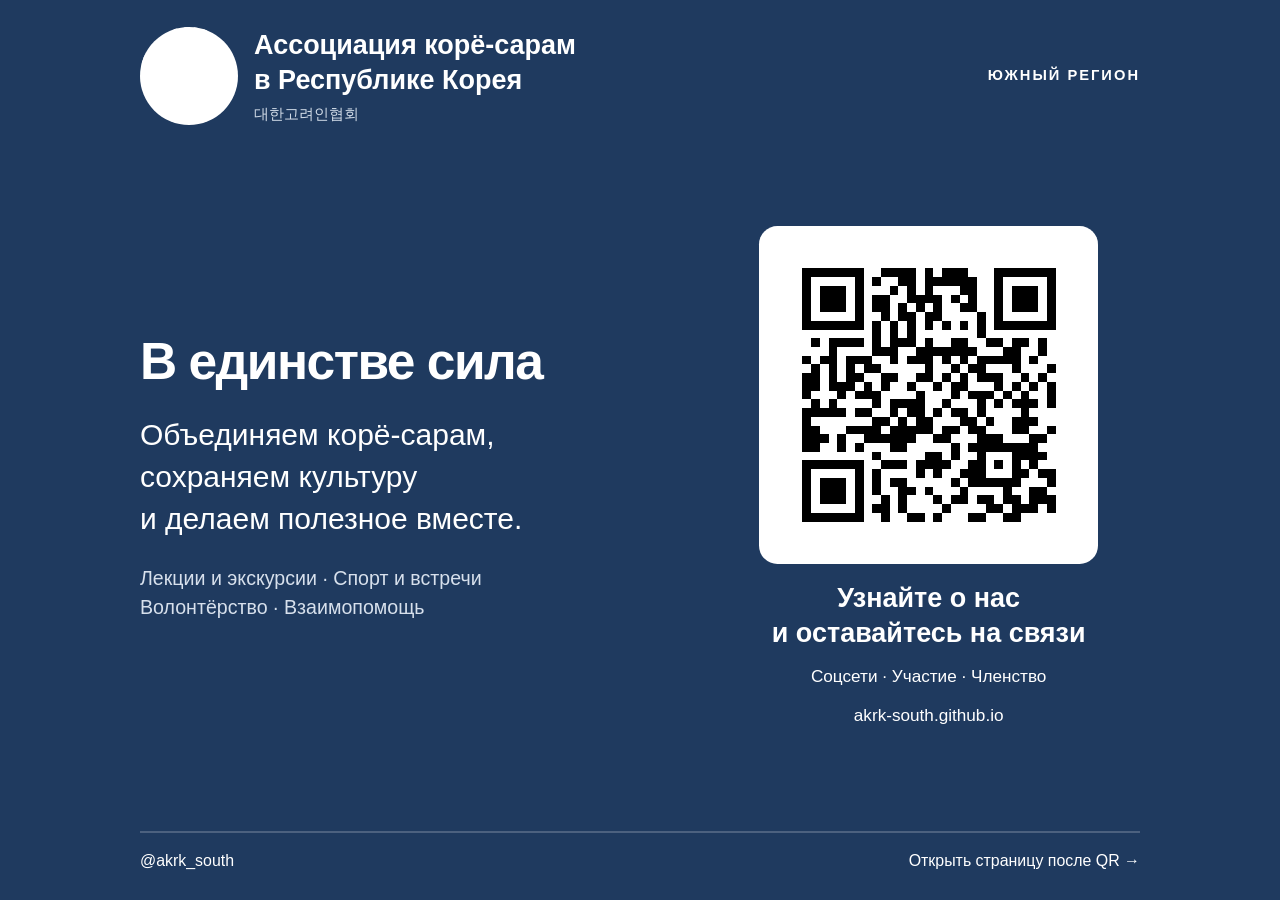
==== commit d99d1a3c: "Bring desktop slide content together in a centered composition" ====
--- a/slide.html
+++ b/slide.html
@@ -35,4 +35,13 @@
  .slide-footer{font-size:clamp(9px,min(2.7cqw,1.6cqh),12px)}
 }
 @media print{.slide{width:100vw;height:100vh}.slide-footer a{display:none}}
+
+/* Keep the wide-screen composition together rather than spreading it to the edges. */
+@media (min-width:900px) and (orientation:landscape){
+ .slide-header,.slide-main,.slide-footer{width:100%;max-width:1000px;margin-left:auto;margin-right:auto}
+ .slide-main{grid-template-columns:minmax(0,1.25fr) minmax(0,1fr);gap:clamp(24px,4cqw,56px)}
+ .slide h1{font-size:clamp(30px,min(4.2cqw,7.6cqh),64px)}
+ .slide .description{font-size:clamp(18px,min(2.6cqw,4.3cqh),30px)}
+ .qr-card{width:min(29cqw,40cqh,340px);max-width:100%}
+}
 </style></head><body><div><main class="slide"><header class="slide-header"><div class="brand-link"><span class="brand-mark"><img src="images/logo.png" alt="Логотип АКРК" width="105" height="105"></span><span>Ассоциация корё-сарам<br>в Республике Корея<span class="brand-korean" lang="ko">대한고려인협회</span></span></div><span class="region">ЮЖНЫЙ РЕГИОН</span></header><div class="slide-main"><section><h1>В единстве сила</h1><p class="description">Объединяем корё-сарам,<br>сохраняем культуру<br>и делаем полезное вместе.</p><p class="topics">Лекции и экскурсии · Спорт и встречи<br>Волонтёрство · Взаимопомощь</p></section><section class="qr-column" aria-label="QR-код сайта АКРК Юг"><div class="qr-card"><img src="images/qr-site.png" alt="QR-код: https://akrk-south.github.io/" width="528" height="528"></div><strong>Узнайте о нас<br>и оставайтесь на связи</strong><small>Соцсети · Участие · Членство</small><small>akrk-south.github.io</small></section></div><footer class="slide-footer"><span>@akrk_south</span><a href="index.html">Открыть страницу после QR →</a></footer></main></div></body></html>
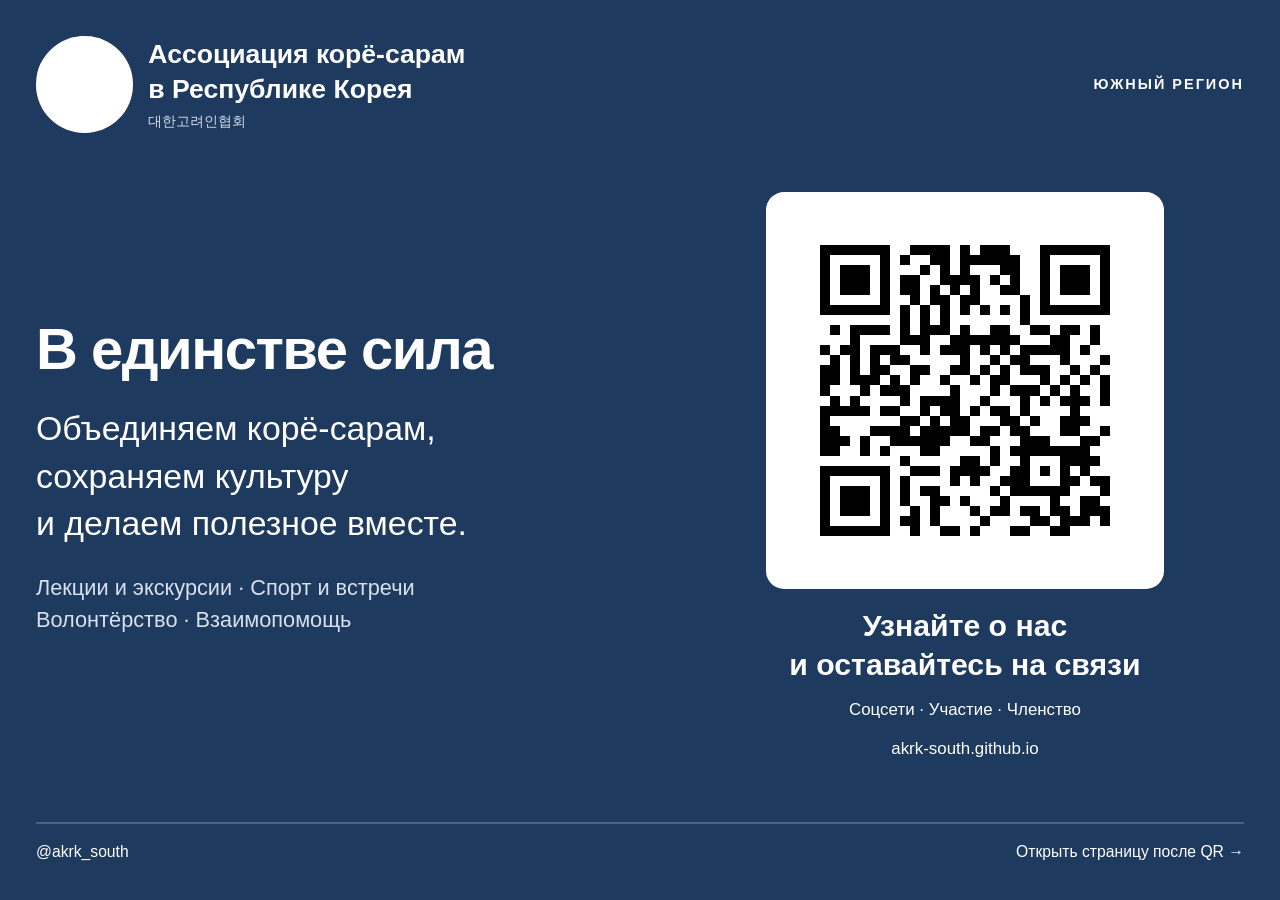
==== commit 4b7f9cad: "Balance desktop slide spacing and scale across viewport" ====
--- a/slide.html
+++ b/slide.html
@@ -36,12 +36,15 @@
 }
 @media print{.slide{width:100vw;height:100vh}.slide-footer a{display:none}}
 
-/* Keep the wide-screen composition together rather than spreading it to the edges. */
+/* Balance the desktop composition against the actual viewport. */
 @media (min-width:900px) and (orientation:landscape){
- .slide-header,.slide-main,.slide-footer{width:100%;max-width:1000px;margin-left:auto;margin-right:auto}
- .slide-main{grid-template-columns:minmax(0,1.25fr) minmax(0,1fr);gap:clamp(24px,4cqw,56px)}
- .slide h1{font-size:clamp(30px,min(4.2cqw,7.6cqh),64px)}
- .slide .description{font-size:clamp(18px,min(2.6cqw,4.3cqh),30px)}
- .qr-card{width:min(29cqw,40cqh,340px);max-width:100%}
+ .slide{padding:clamp(24px,4vmin,56px)}
+ .slide-header,.slide-main,.slide-footer{width:100%;max-width:none;margin-left:0;margin-right:0}
+ .slide-main{grid-template-columns:minmax(0,1.1fr) minmax(0,1fr);gap:clamp(24px,3cqw,64px)}
+ .slide h1{font-size:clamp(30px,min(4.8cqw,8.6cqh),76px)}
+ .slide .description{font-size:clamp(18px,min(2.8cqw,4.7cqh),38px)}
+ .slide .topics{font-size:clamp(12px,min(1.8cqw,3cqh),24px)}
+ .qr-card{width:min(33cqw,48cqh);max-width:100%}
+ .qr-column strong{font-size:clamp(15px,min(2.5cqw,4cqh),32px)}
 }
 </style></head><body><div><main class="slide"><header class="slide-header"><div class="brand-link"><span class="brand-mark"><img src="images/logo.png" alt="Логотип АКРК" width="105" height="105"></span><span>Ассоциация корё-сарам<br>в Республике Корея<span class="brand-korean" lang="ko">대한고려인협회</span></span></div><span class="region">ЮЖНЫЙ РЕГИОН</span></header><div class="slide-main"><section><h1>В единстве сила</h1><p class="description">Объединяем корё-сарам,<br>сохраняем культуру<br>и делаем полезное вместе.</p><p class="topics">Лекции и экскурсии · Спорт и встречи<br>Волонтёрство · Взаимопомощь</p></section><section class="qr-column" aria-label="QR-код сайта АКРК Юг"><div class="qr-card"><img src="images/qr-site.png" alt="QR-код: https://akrk-south.github.io/" width="528" height="528"></div><strong>Узнайте о нас<br>и оставайтесь на связи</strong><small>Соцсети · Участие · Членство</small><small>akrk-south.github.io</small></section></div><footer class="slide-footer"><span>@akrk_south</span><a href="index.html">Открыть страницу после QR →</a></footer></main></div></body></html>
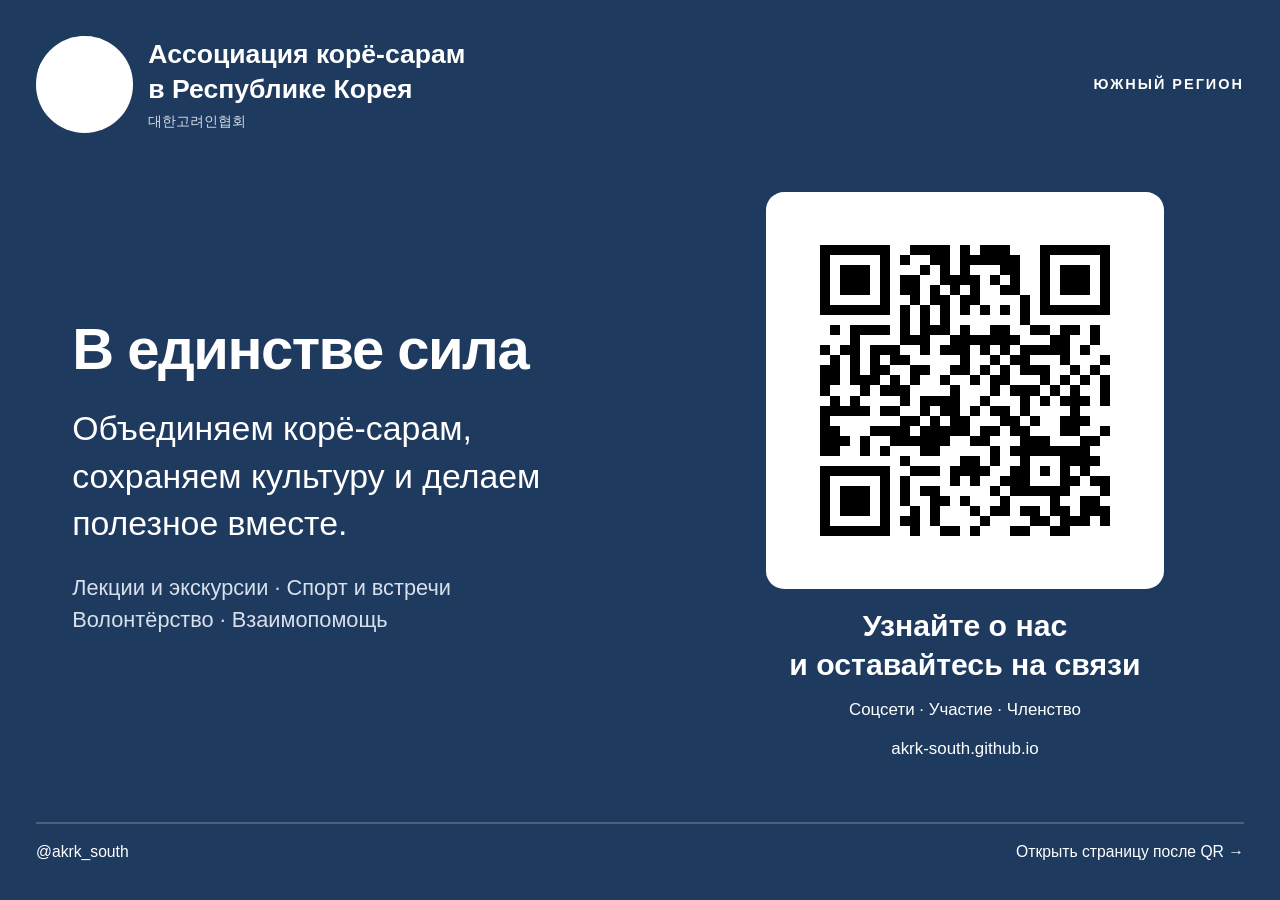
==== commit d40b3053: "Let desktop description flow into longer lines and inset text" ====
--- a/slide.html
+++ b/slide.html
@@ -41,10 +41,12 @@
  .slide{padding:clamp(24px,4vmin,56px)}
  .slide-header,.slide-main,.slide-footer{width:100%;max-width:none;margin-left:0;margin-right:0}
  .slide-main{grid-template-columns:minmax(0,1.1fr) minmax(0,1fr);gap:clamp(24px,3cqw,64px)}
+ .slide-main>section:first-child{padding-left:clamp(20px,3cqw,64px)}
+ .slide .description br{display:none}
  .slide h1{font-size:clamp(30px,min(4.8cqw,8.6cqh),76px)}
- .slide .description{font-size:clamp(18px,min(2.8cqw,4.7cqh),38px)}
+ .slide .description{font-size:clamp(18px,min(2.8cqw,4.7cqh),38px);max-width:32ch}
  .slide .topics{font-size:clamp(12px,min(1.8cqw,3cqh),24px)}
  .qr-card{width:min(33cqw,48cqh);max-width:100%}
  .qr-column strong{font-size:clamp(15px,min(2.5cqw,4cqh),32px)}
 }
-</style></head><body><div><main class="slide"><header class="slide-header"><div class="brand-link"><span class="brand-mark"><img src="images/logo.png" alt="Логотип АКРК" width="105" height="105"></span><span>Ассоциация корё-сарам<br>в Республике Корея<span class="brand-korean" lang="ko">대한고려인협회</span></span></div><span class="region">ЮЖНЫЙ РЕГИОН</span></header><div class="slide-main"><section><h1>В единстве сила</h1><p class="description">Объединяем корё-сарам,<br>сохраняем культуру<br>и делаем полезное вместе.</p><p class="topics">Лекции и экскурсии · Спорт и встречи<br>Волонтёрство · Взаимопомощь</p></section><section class="qr-column" aria-label="QR-код сайта АКРК Юг"><div class="qr-card"><img src="images/qr-site.png" alt="QR-код: https://akrk-south.github.io/" width="528" height="528"></div><strong>Узнайте о нас<br>и оставайтесь на связи</strong><small>Соцсети · Участие · Членство</small><small>akrk-south.github.io</small></section></div><footer class="slide-footer"><span>@akrk_south</span><a href="index.html">Открыть страницу после QR →</a></footer></main></div></body></html>
+</style></head><body><div><main class="slide"><header class="slide-header"><div class="brand-link"><span class="brand-mark"><img src="images/logo.png" alt="Логотип АКРК" width="105" height="105"></span><span>Ассоциация корё-сарам<br>в Республике Корея<span class="brand-korean" lang="ko">대한고려인협회</span></span></div><span class="region">ЮЖНЫЙ РЕГИОН</span></header><div class="slide-main"><section><h1>В единстве сила</h1><p class="description">Объединяем корё-сарам, <br>сохраняем культуру <br>и делаем полезное вместе.</p><p class="topics">Лекции и экскурсии · Спорт и встречи<br>Волонтёрство · Взаимопомощь</p></section><section class="qr-column" aria-label="QR-код сайта АКРК Юг"><div class="qr-card"><img src="images/qr-site.png" alt="QR-код: https://akrk-south.github.io/" width="528" height="528"></div><strong>Узнайте о нас<br>и оставайтесь на связи</strong><small>Соцсети · Участие · Членство</small><small>akrk-south.github.io</small></section></div><footer class="slide-footer"><span>@akrk_south</span><a href="index.html">Открыть страницу после QR →</a></footer></main></div></body></html>
